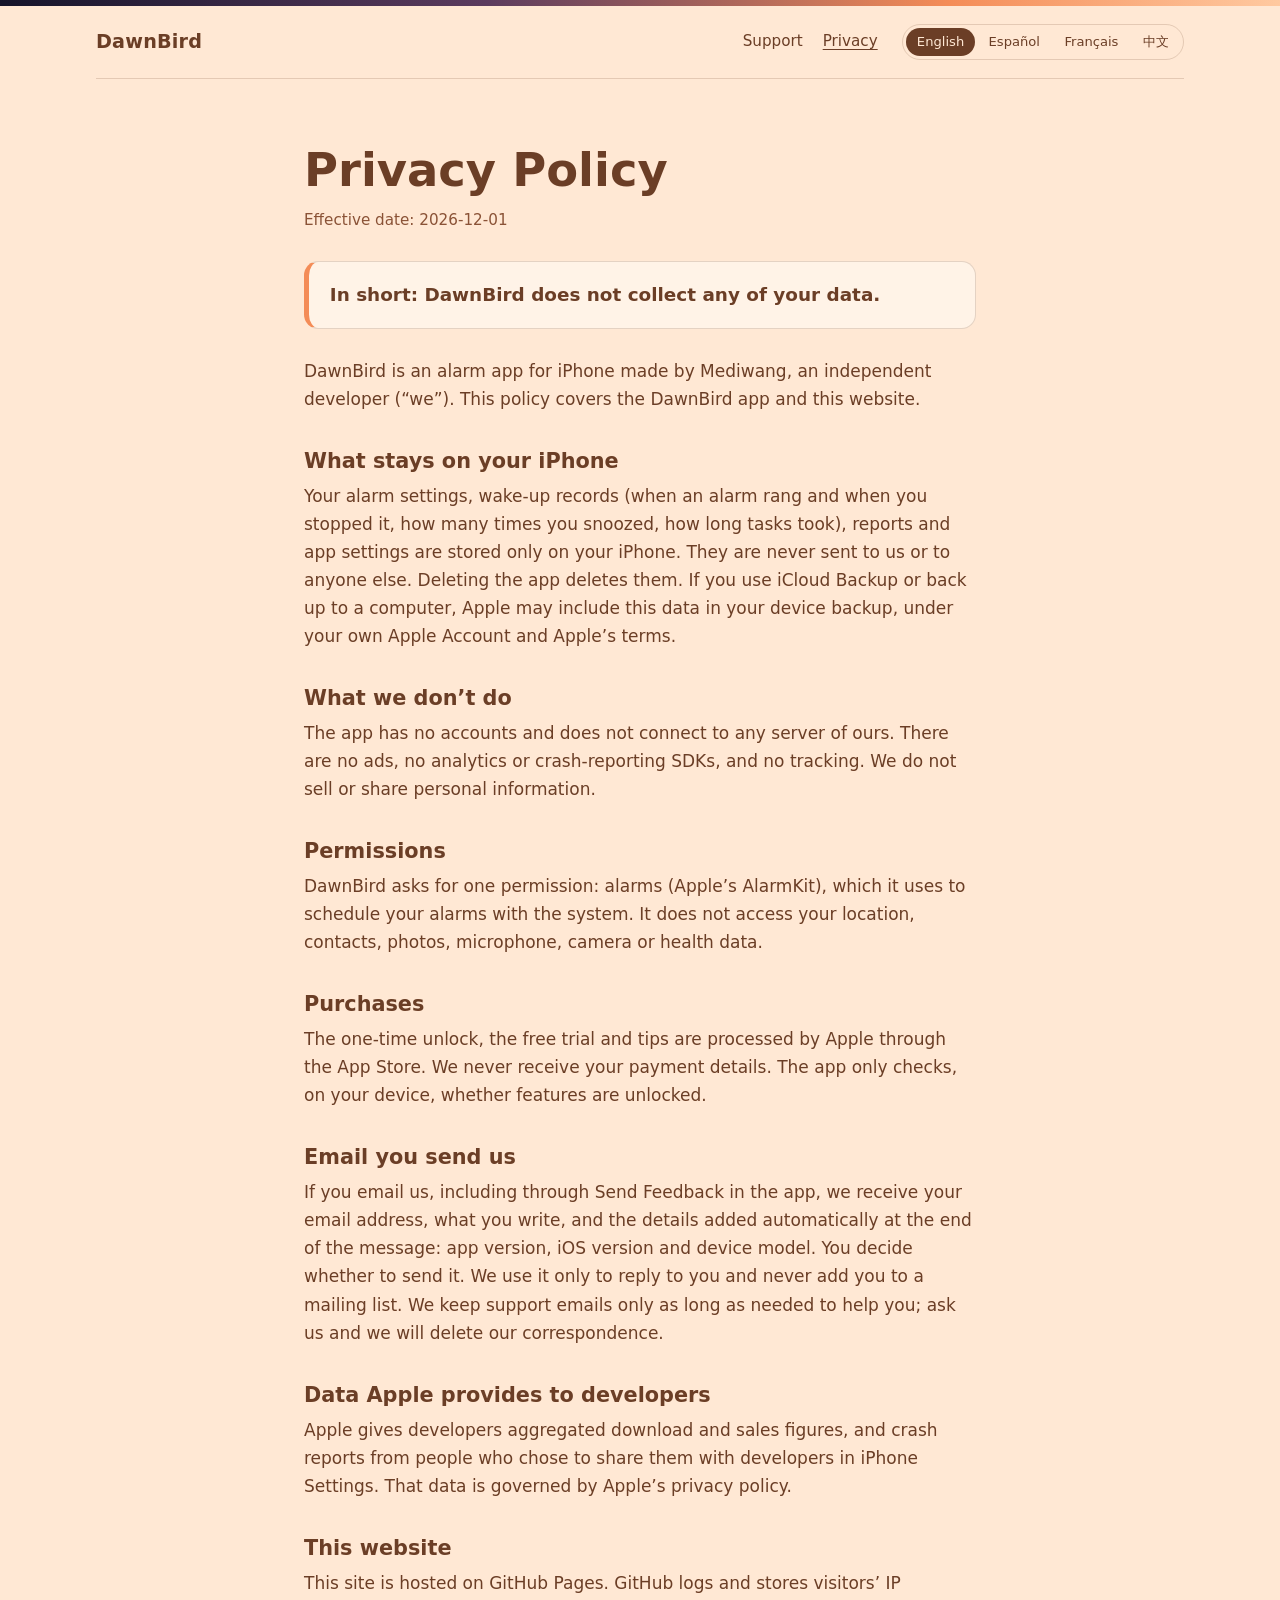
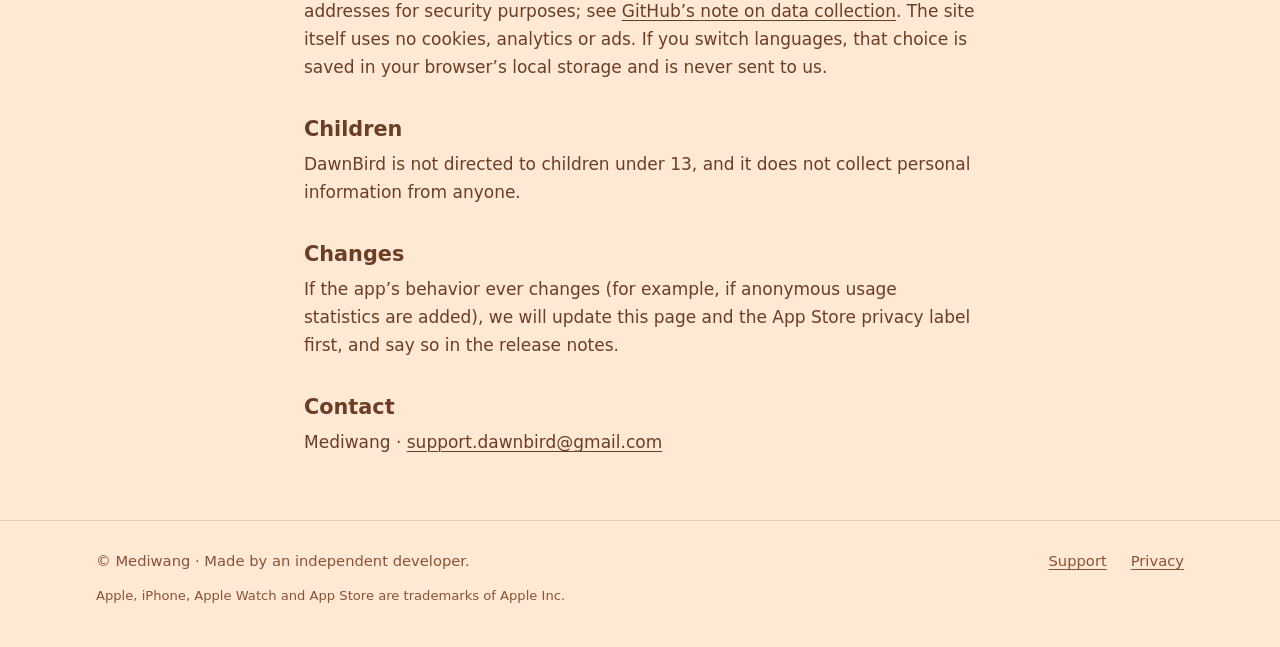
==== dawnbird/privacy/index.html @ 56aed917 "DawnBird site: home, support, privacy (en/es/fr/zh) Co-Authored-By: Claude Opus 5.5 <noreply@anthrop" ====
<!doctype html>
<html lang="en" data-lang="en" data-title-en="DawnBird Privacy Policy" data-title-es="Política de privacidad de DawnBird" data-title-fr="Politique de confidentialité de DawnBird" data-title-zh="DawnBird 隐私政策">
<head>
<meta charset="utf-8">
<meta name="viewport" content="width=device-width, initial-scale=1">
<title>DawnBird Privacy Policy</title>
<meta name="description" content="DawnBird does not collect any of your data. This page explains what stays on your iPhone and what happens if you email us.">
<meta name="theme-color" content="#FFE8D4" media="(prefers-color-scheme: light)">
<meta name="theme-color" content="#15142A" media="(prefers-color-scheme: dark)">
<link rel="icon" href="../assets/favicon.png">
<link rel="stylesheet" href="../assets/site.css">
<script src="../assets/site.js"></script>
</head>
<body class="page">
<a class="skip" href="#main"><span data-l="en" lang="en">Skip to content</span><span data-l="es" lang="es">Ir al contenido</span><span data-l="fr" lang="fr">Aller au contenu</span><span data-l="zh" lang="zh-Hans">跳到正文</span></a>
<div class="dawn-bar" aria-hidden="true"></div>
<header>
<div class="wrap top">
  <a class="brand" data-int href="../"><img src="../assets/logo.png" alt="" width="32" height="32" onerror="this.remove()">DawnBird</a>
  <nav class="nav" aria-label="Site"><a data-int href="../support/"><span data-l="en" lang="en">Support</span><span data-l="es" lang="es">Ayuda</span><span data-l="fr" lang="fr">Assistance</span><span data-l="zh" lang="zh-Hans">帮助</span></a><a data-int href="../privacy/" aria-current="page"><span data-l="en" lang="en">Privacy</span><span data-l="es" lang="es">Privacidad</span><span data-l="fr" lang="fr">Confidentialité</span><span data-l="zh" lang="zh-Hans">隐私</span></a></nav>
  <div class="langs" role="group" aria-label="Language"><a href="?lang=en" data-set-lang="en" lang="en" hreflang="en" aria-current="true">English</a><a href="?lang=es" data-set-lang="es" lang="es" hreflang="es">Español</a><a href="?lang=fr" data-set-lang="fr" lang="fr" hreflang="fr">Français</a><a href="?lang=zh" data-set-lang="zh" lang="zh-Hans" hreflang="zh-Hans">中文</a></div>
</div>
</header>
<main id="main" class="wrap-text">
<div data-l="en" lang="en">
  <h1>Privacy Policy</h1>
  <p class="meta">Effective date: 2026-12-01</p>
  <div class="callout"><p>In short: DawnBird does not collect any of your data.</p></div>
  <p>DawnBird is an alarm app for iPhone made by Mediwang, an independent developer (“we”). This policy covers the DawnBird app and this website.</p>
  <h2>What stays on your iPhone</h2>
  <p>Your alarm settings, wake-up records (when an alarm rang and when you stopped it, how many times you snoozed, how long tasks took), reports and app settings are stored only on your iPhone. They are never sent to us or to anyone else. Deleting the app deletes them. If you use iCloud Backup or back up to a computer, Apple may include this data in your device backup, under your own Apple Account and Apple’s terms.</p>
  <h2>What we don’t do</h2>
  <p>The app has no accounts and does not connect to any server of ours. There are no ads, no analytics or crash-reporting SDKs, and no tracking. We do not sell or share personal information.</p>
  <h2>Permissions</h2>
  <p>DawnBird asks for one permission: alarms (Apple’s AlarmKit), which it uses to schedule your alarms with the system. It does not access your location, contacts, photos, microphone, camera or health data.</p>
  <h2>Purchases</h2>
  <p>The one-time unlock, the free trial and tips are processed by Apple through the App Store. We never receive your payment details. The app only checks, on your device, whether features are unlocked.</p>
  <h2>Email you send us</h2>
  <p>If you email us, including through Send Feedback in the app, we receive your email address, what you write, and the details added automatically at the end of the message: app version, iOS version and device model. You decide whether to send it. We use it only to reply to you and never add you to a mailing list. We keep support emails only as long as needed to help you; ask us and we will delete our correspondence.</p>
  <h2>Data Apple provides to developers</h2>
  <p>Apple gives developers aggregated download and sales figures, and crash reports from people who chose to share them with developers in iPhone Settings. That data is governed by Apple’s privacy policy.</p>
  <h2>This website</h2>
  <p>This site is hosted on GitHub Pages. GitHub logs and stores visitors’ IP addresses for security purposes; see <a href="https://docs.github.com/en/pages/getting-started-with-github-pages/what-is-github-pages">GitHub’s note on data collection</a>. The site itself uses no cookies, analytics or ads. If you switch languages, that choice is saved in your browser’s local storage and is never sent to us.</p>
  <h2>Children</h2>
  <p>DawnBird is not directed to children under 13, and it does not collect personal information from anyone.</p>
  <h2>Changes</h2>
  <p>If the app’s behavior ever changes (for example, if anonymous usage statistics are added), we will update this page and the App Store privacy label first, and say so in the release notes.</p>
  <h2>Contact</h2>
  <p>Mediwang · <a href="mailto:support.dawnbird@gmail.com">support.dawnbird@gmail.com</a></p>
</div>
<div data-l="es" lang="es">
  <h1>Política de privacidad</h1>
  <p class="meta">Fecha de entrada en vigor: 2026-12-01</p>
  <div class="callout"><p>En resumen: DawnBird no recopila ninguno de tus datos.</p></div>
  <p>DawnBird es una app de alarma para iPhone creada por Mediwang, desarrollador independiente («nosotros»). Esta política se aplica a la app DawnBird y a este sitio web.</p>
  <h2>Lo que se queda en tu iPhone</h2>
  <p>La configuración de tus alarmas, tus registros de despertar (cuándo sonó una alarma y cuándo la detuviste, cuántas veces la pospusiste, cuánto tardaste en las tareas), los informes y los ajustes de la app se guardan únicamente en tu iPhone. Nunca se envían a nosotros ni a nadie más. Al eliminar la app, se eliminan. Si usas la copia de seguridad de iCloud o haces copias en una computadora, Apple puede incluir estos datos en la copia de tu dispositivo, bajo tu propia cuenta de Apple y las condiciones de Apple.</p>
  <h2>Lo que no hacemos</h2>
  <p>La app no tiene cuentas y no se conecta a ningún servidor nuestro. No hay anuncios, ni SDK de analítica o de informes de fallos, ni rastreo. No vendemos ni compartimos información personal.</p>
  <h2>Permisos</h2>
  <p>DawnBird pide un solo permiso: alarmas (AlarmKit de Apple), que usa para programar tus alarmas en el sistema. No accede a tu ubicación, contactos, fotos, micrófono, cámara ni datos de salud.</p>
  <h2>Compras</h2>
  <p>El desbloqueo de pago único, la prueba gratuita y las propinas los procesa Apple a través del App Store. Nunca recibimos tus datos de pago. La app solo comprueba, en tu dispositivo, si las funciones están desbloqueadas.</p>
  <h2>Correos que nos envías</h2>
  <p>Si nos escribes, también mediante Send Feedback en la app, recibimos tu dirección de correo, lo que escribes y los datos que se añaden automáticamente al final del mensaje: versión de la app, versión de iOS y modelo del dispositivo. Tú decides si lo envías. Lo usamos únicamente para responderte y nunca te añadimos a una lista de correo. Conservamos los correos de soporte solo el tiempo necesario para ayudarte; si nos lo pides, eliminaremos nuestra correspondencia.</p>
  <h2>Datos que Apple proporciona a los desarrolladores</h2>
  <p>Apple ofrece a los desarrolladores cifras agregadas de descargas y ventas, así como informes de fallos de quienes eligieron compartirlos con los desarrolladores en los Ajustes del iPhone. Esos datos se rigen por la política de privacidad de Apple.</p>
  <h2>Este sitio web</h2>
  <p>Este sitio está alojado en GitHub Pages. GitHub registra y almacena las direcciones IP de los visitantes con fines de seguridad; consulta la <a href="https://docs.github.com/en/pages/getting-started-with-github-pages/what-is-github-pages">nota de GitHub sobre la recopilación de datos</a> (en inglés). El sitio en sí no usa cookies, analítica ni anuncios. Si cambias de idioma, esa elección se guarda en el almacenamiento local de tu navegador y nunca se nos envía.</p>
  <h2>Menores</h2>
  <p>DawnBird no está dirigida a menores de 13 años y no recopila información personal de nadie.</p>
  <h2>Cambios</h2>
  <p>Si el comportamiento de la app cambia alguna vez (por ejemplo, si se añaden estadísticas de uso anónimas), actualizaremos primero esta página y la etiqueta de privacidad del App Store, y lo indicaremos en las notas de la versión.</p>
  <h2>Contacto</h2>
  <p>Mediwang · <a href="mailto:support.dawnbird@gmail.com">support.dawnbird@gmail.com</a></p>
  <p class="note">Esta es una traducción de cortesía. Si difiere de la versión en inglés, prevalece la versión en inglés.</p>
</div>
<div data-l="fr" lang="fr">
  <h1>Politique de confidentialité</h1>
  <p class="meta">Date d’entrée en vigueur : 2026-12-01</p>
  <div class="callout"><p>En bref : DawnBird ne recueille aucune de vos données.</p></div>
  <p>DawnBird est une app de réveil pour iPhone créée par Mediwang, développeur indépendant (« nous »). La présente politique s’applique à l’app DawnBird et à ce site Web.</p>
  <h2>Ce qui reste sur votre iPhone</h2>
  <p>Les réglages de vos alarmes, votre historique de réveil (l’heure à laquelle une alarme a sonné et celle où vous l’avez arrêtée, le nombre de rappels, le temps passé sur les tâches), les rapports et les réglages de l’app sont stockés uniquement sur votre iPhone. Ils ne sont jamais envoyés ni à nous ni à qui que ce soit. Supprimer l’app les supprime. Si vous utilisez la sauvegarde iCloud ou une sauvegarde sur ordinateur, Apple peut inclure ces données dans la sauvegarde de votre appareil, sous votre propre compte Apple et selon les conditions d’Apple.</p>
  <h2>Ce que nous ne faisons pas</h2>
  <p>L’app n’a pas de système de compte et ne se connecte à aucun serveur nous appartenant. Il n’y a ni publicité, ni SDK d’analyse ou de rapport de plantage, ni suivi. Nous ne vendons ni ne partageons aucun renseignement personnel.</p>
  <h2>Autorisations</h2>
  <p>DawnBird demande une seule autorisation : les alarmes (AlarmKit d’Apple), qui sert à programmer vos alarmes dans le système. L’app n’accède ni à votre position, ni à vos contacts, ni à vos photos, ni au micro, ni à l’appareil photo, ni à vos données de santé.</p>
  <h2>Achats</h2>
  <p>Le déblocage par achat unique, l’essai gratuit et les pourboires sont traités par Apple par l’entremise de l’App Store. Nous ne recevons jamais vos renseignements de paiement. L’app vérifie seulement, sur votre appareil, si les fonctions sont débloquées.</p>
  <h2>Les courriels que vous nous envoyez</h2>
  <p>Si vous nous écrivez, y compris au moyen de Send Feedback dans l’app, nous recevons votre adresse courriel, votre message et les renseignements ajoutés automatiquement à la fin de celui-ci : version de l’app, version d’iOS et modèle de l’appareil. C’est vous qui décidez de l’envoyer. Nous l’utilisons uniquement pour vous répondre et ne vous ajoutons jamais à une liste d’envoi. Nous conservons les courriels d’assistance seulement le temps nécessaire pour vous aider; sur demande, nous supprimons nos échanges.</p>
  <h2>Données qu’Apple fournit aux développeurs</h2>
  <p>Apple fournit aux développeurs des chiffres agrégés de téléchargements et de ventes, ainsi que les rapports de plantage des personnes qui ont choisi de les partager avec les développeurs dans les Réglages de l’iPhone. Ces données sont régies par la politique de confidentialité d’Apple.</p>
  <h2>Ce site Web</h2>
  <p>Ce site est hébergé sur GitHub Pages. GitHub consigne et conserve les adresses IP des visiteurs à des fins de sécurité; consultez la <a href="https://docs.github.com/en/pages/getting-started-with-github-pages/what-is-github-pages">note de GitHub sur la collecte de données</a> (en anglais). Le site lui-même n’utilise ni témoins (cookies), ni outil d’analyse, ni publicité. Si vous changez de langue, ce choix est enregistré dans le stockage local de votre navigateur et ne nous est jamais transmis.</p>
  <h2>Enfants</h2>
  <p>DawnBird ne s’adresse pas aux enfants de moins de 13 ans et ne recueille de renseignements personnels auprès de personne.</p>
  <h2>Modifications</h2>
  <p>Si le fonctionnement de l’app change un jour (par exemple, si des statistiques d’utilisation anonymes sont ajoutées), nous mettrons d’abord à jour cette page et l’étiquette de confidentialité de l’App Store, et nous l’indiquerons dans les notes de version.</p>
  <h2>Nous joindre</h2>
  <p>Mediwang · <a href="mailto:support.dawnbird@gmail.com">support.dawnbird@gmail.com</a></p>
  <p class="note">Cette traduction est fournie pour votre commodité. En cas de divergence avec la version anglaise, la version anglaise prévaut.</p>
</div>
<div data-l="zh" lang="zh-Hans">
  <h1>隐私政策</h1>
  <p class="meta">生效日期：2026-12-01</p>
  <div class="callout"><p>简单说：DawnBird 不收集你的任何数据。</p></div>
  <p>DawnBird 是一款 iPhone 闹钟 App，由独立开发者 Mediwang（下称「我们」）开发。本政策适用于 DawnBird App 和本网站。</p>
  <h2>保存在你 iPhone 上的内容</h2>
  <p>闹钟设置、起床记录（响铃和关闭的时间、贪睡次数、做题用时）、报告和 App 设置只保存在你的 iPhone 上，不会发送给我们或任何人。删除 App 时会一并删除。如果你使用 iCloud 云备份或电脑备份，Apple 可能会把这些数据包含在你的设备备份里，归属于你自己的 Apple 账户并适用 Apple 的条款。</p>
  <h2>我们不做的事</h2>
  <p>App 没有账号系统，也不连接我们的任何服务器。没有广告，没有统计分析或崩溃报告 SDK，不追踪。我们不出售、不共享个人信息。</p>
  <h2>权限</h2>
  <p>DawnBird 只申请一项权限：闹钟（Apple 的 AlarmKit），用来在系统里排定你的闹钟。App 不访问定位、通讯录、照片、麦克风、摄像头或健康数据。</p>
  <h2>购买</h2>
  <p>一次性买断、免费试用和打赏都由 Apple 通过 App Store 处理。我们拿不到你的付款信息。App 只在你的设备上确认功能是否已解锁。</p>
  <h2>你发给我们的邮件</h2>
  <p>如果你给我们发邮件（包括通过 App 内的 Send Feedback），我们会收到你的邮箱地址、你写的内容，以及邮件末尾自动附上的信息：App 版本、iOS 版本和机型。是否发送由你决定。我们只用它来回复你，不会把你加入任何邮件列表。支持邮件只在帮你解决问题所需的时间内保留；你提出要求，我们就会删除往来邮件。</p>
  <h2>Apple 提供给开发者的数据</h2>
  <p>Apple 会向开发者提供汇总的下载和销售数据，以及你在 iPhone 设置中同意与开发者共享的崩溃报告。这些数据受 Apple 隐私政策约束。</p>
  <h2>本网站</h2>
  <p>本网站托管在 GitHub Pages 上。出于安全目的，GitHub 会记录并保存访问者的 IP 地址，详见 <a href="https://docs.github.com/en/pages/getting-started-with-github-pages/what-is-github-pages">GitHub 关于数据收集的说明</a>（英文）。网站本身不使用 Cookie、统计分析或广告。如果你切换了语言，这个选择只保存在你浏览器的本地存储里，不会发送给我们。</p>
  <h2>儿童</h2>
  <p>DawnBird 不面向 13 岁以下儿童，也不收集任何人的个人信息。</p>
  <h2>变更</h2>
  <p>如果将来 App 的行为发生变化（例如加入匿名使用统计），我们会先更新本页和 App Store 隐私标签，并在更新说明中写明。</p>
  <h2>联系我们</h2>
  <p>Mediwang · <a href="mailto:support.dawnbird@gmail.com">support.dawnbird@gmail.com</a></p>
  <p class="note">本译文仅供参考。如与英文版不一致，以英文版为准。</p>
</div>
</main>
<footer class="foot">
  <div class="wrap">
    <div class="row">
      <p>© Mediwang · <span data-l="en" lang="en">Made by an independent developer.</span><span data-l="es" lang="es">Hecha por un desarrollador independiente.</span><span data-l="fr" lang="fr">Créée par un développeur indépendant.</span><span data-l="zh" lang="zh-Hans">由独立开发者制作。</span></p>
      <a data-int href="../support/"><span data-l="en" lang="en">Support</span><span data-l="es" lang="es">Ayuda</span><span data-l="fr" lang="fr">Assistance</span><span data-l="zh" lang="zh-Hans">帮助</span></a>
      <a data-int href="../privacy/"><span data-l="en" lang="en">Privacy</span><span data-l="es" lang="es">Privacidad</span><span data-l="fr" lang="fr">Confidentialité</span><span data-l="zh" lang="zh-Hans">隐私</span></a>
    </div>
    <p class="legal"><span data-l="en" lang="en">Apple, iPhone, Apple Watch and App Store are trademarks of Apple Inc.</span><span data-l="es" lang="es">Apple, iPhone, Apple Watch y App Store son marcas comerciales de Apple Inc.</span><span data-l="fr" lang="fr">Apple, iPhone, Apple Watch et App Store sont des marques de commerce d’Apple Inc.</span><span data-l="zh" lang="zh-Hans">Apple、iPhone、Apple Watch 和 App Store 是 Apple Inc. 的商标。</span></p>
  </div>
</footer>
</body>
</html>
---- dawnbird/assets/site.css ----
/* DawnBird site styles.
   Brand colors: peach #FFE8D4 (day), night sky #15142A, brown text #6B3E26 / #8A5236,
   coral #F48C57 (decoration only, never text). System fonts only, no third-party requests. */

:root {
  --bg: #FFE8D4;
  --surface: #FFF3E7;
  --ink: #6B3E26;
  --ink-soft: #8A5236;
  --line: rgba(107, 62, 38, 0.18);
  --coral: #F48C57;
  --night: #15142A;
  --night-ink: #FFE8D4;
  --night-soft: #B9B3D9;
  --sky-low: #FFC9A0;
  --round: ui-rounded, "SF Pro Rounded", "Hiragino Maru Gothic ProN", "Arial Rounded MT Bold",
    -apple-system, "PingFang SC", "Microsoft YaHei", system-ui, sans-serif;
  --text: -apple-system, BlinkMacSystemFont, "SF Pro Text", "Segoe UI", "PingFang SC",
    "Hiragino Sans GB", "Microsoft YaHei", system-ui, sans-serif;
  color-scheme: light dark;
}

@media (prefers-color-scheme: dark) {
  :root {
    --bg: #15142A;
    --surface: #1F1D3A;
    --ink: #FFE8D4;
    --ink-soft: #B9B3D9;
    --line: rgba(185, 179, 217, 0.22);
    --sky-low: #F48C57;
  }
}

* { box-sizing: border-box; }

html { -webkit-text-size-adjust: 100%; scroll-behavior: smooth; }

body {
  margin: 0;
  background: var(--bg);
  color: var(--ink);
  font-family: var(--text);
  font-size: 1.0625rem;
  line-height: 1.65;
}

/* ---------- Language switching ----------
   Every translated element carries data-l="en|es|fr|zh".
   <html data-lang="…"> decides which one shows. English is the no-JavaScript default. */
html[data-lang="en"] [data-l]:not([data-l="en"]),
html[data-lang="es"] [data-l]:not([data-l="es"]),
html[data-lang="fr"] [data-l]:not([data-l="fr"]),
html[data-lang="zh"] [data-l]:not([data-l="zh"]) { display: none !important; }

/* ---------- Shared pieces ---------- */
a { color: inherit; text-decoration-thickness: 1px; text-underline-offset: 0.18em; }
a:hover { text-decoration-thickness: 2px; }
a:focus-visible, button:focus-visible {
  outline: 2px solid var(--coral);
  outline-offset: 3px;
  border-radius: 6px;
}

h1, h2, h3 { font-family: var(--round); font-weight: 600; line-height: 1.2; margin: 0; }

.wrap { width: min(100% - 2.5rem, 68rem); margin-inline: auto; }
.wrap-text { width: min(100% - 2.5rem, 42rem); margin-inline: auto; }

.skip {
  position: absolute; left: -999px; top: 0;
  background: var(--ink); color: var(--bg); padding: 0.5rem 0.9rem; border-radius: 0 0 8px 0;
}
.skip:focus { left: 0; z-index: 10; }

/* ---------- Header ---------- */
.top {
  display: flex; flex-wrap: wrap; align-items: center; gap: 0.6rem 1.5rem;
  padding-block: 1.1rem;
}
.brand {
  display: inline-flex; align-items: center; gap: 0.6rem;
  font-family: var(--round); font-weight: 600; font-size: 1.2rem; letter-spacing: 0.01em;
  text-decoration: none; margin-right: auto;
}
.brand img { width: 2rem; height: 2rem; border-radius: 0.55rem; display: block; }
.nav { display: flex; gap: 1.25rem; font-size: 0.95rem; }
.nav a { text-decoration: none; }
.nav a:hover, .nav a[aria-current="page"] { text-decoration: underline; }

.langs {
  display: inline-flex; padding: 3px; gap: 2px;
  border: 1px solid var(--line); border-radius: 999px;
  font-size: 0.82rem;
}
.langs a {
  text-decoration: none; padding: 0.22rem 0.7rem; border-radius: 999px; white-space: nowrap;
}
.langs a[aria-current="true"] { background: var(--ink); color: var(--bg); }

/* ---------- Home: dawn hero ---------- */
.home .hero {
  position: relative; overflow: hidden; isolation: isolate;
  color: var(--night-ink);
  background:
    radial-gradient(1px 1px at 12% 18%, #fff 50%, transparent 51%),
    radial-gradient(1.5px 1.5px at 31% 9%, #fff 50%, transparent 51%),
    radial-gradient(1px 1px at 47% 24%, #fff 50%, transparent 51%),
    radial-gradient(1.5px 1.5px at 66% 12%, #fff 50%, transparent 51%),
    radial-gradient(1px 1px at 83% 21%, #fff 50%, transparent 51%),
    radial-gradient(1px 1px at 92% 7%, #fff 50%, transparent 51%),
    linear-gradient(180deg, #15142A 0%, #262144 34%, #5B3B5E 58%, #C56C5A 78%, #F48C57 90%, var(--sky-low) 100%);
}
.home .hero .top { --line: rgba(255, 232, 212, 0.3); --ink: #FFE8D4; --bg: #15142A; }
.hero-body { padding: clamp(3rem, 9vw, 6.5rem) 0 clamp(9rem, 22vw, 15rem); max-width: 34rem; }
.hero h1 { font-size: clamp(2.6rem, 8vw, 4.75rem); letter-spacing: -0.01em; }
.hero .slogan {
  font-family: var(--round); font-weight: 600;
  font-size: clamp(1.35rem, 3.6vw, 2rem); margin: 0.4rem 0 1.1rem;
}
.hero .lede { margin: 0 0 1.75rem; color: #F3DCCF; font-size: 1.125rem; }
.hero .req { margin: 1rem 0 0; font-size: 0.9rem; color: #D9C7CF; }

.cta {
  display: inline-block; text-decoration: none;
  font-family: var(--round); font-weight: 600;
  background: #FFE8D4; color: #15142A;
  padding: 0.8rem 1.5rem; border-radius: 999px;
}
.cta:hover { background: #fff; }
.cta[aria-disabled="true"] {
  background: transparent; color: #FFE8D4; border: 1px solid rgba(255, 232, 212, 0.55); cursor: default;
}
html:not(.store-pending) .cta-soon, html.store-pending .cta-live { display: none !important; }

/* The sun sits on the horizon where the sky meets the page. */
.sun {
  position: absolute; z-index: -1;
  left: 72%; bottom: 0;
  width: clamp(13rem, 34vw, 26rem); aspect-ratio: 1;
  transform: translate(-50%, 50%);
  border-radius: 50%;
  background: radial-gradient(circle at 50% 42%, #FFF1DD 0%, #FFD7A6 38%, #F9A46C 72%, #F48C57 100%);
  box-shadow: 0 0 5rem 2rem rgba(255, 201, 160, 0.35);
  animation: rise 1.8s cubic-bezier(0.2, 0.7, 0.2, 1) both;
}
@keyframes rise { from { transform: translate(-50%, 82%); opacity: 0.4; } }
@media (max-width: 40rem) { .sun { left: 50%; } }
@media (prefers-reduced-motion: reduce) {
  .sun { animation: none; }
  html { scroll-behavior: auto; }
}

/* ---------- Home: content ---------- */
.intro { padding: clamp(2.5rem, 6vw, 4.5rem) 0 0; }
.intro p { font-size: clamp(1.15rem, 2.3vw, 1.4rem); line-height: 1.55; max-width: 44rem; margin: 0; }

.features { list-style: none; margin-block: 0; padding: clamp(2rem, 5vw, 3.5rem) 0; }
.features li {
  display: grid; grid-template-columns: 5.5rem 1fr; gap: 0 1.5rem;
  padding: 1.9rem 0; border-top: 1px solid var(--line);
}
.features li:last-child { border-bottom: 1px solid var(--line); }
.features .num {
  font-family: var(--round); font-weight: 600; font-size: 3rem; line-height: 1;
  color: transparent; -webkit-text-stroke: 1.5px var(--coral);
}
.features h2 { font-size: 1.45rem; margin-bottom: 0.4rem; }
.features p { margin: 0; color: var(--ink-soft); max-width: 40rem; }
@media (max-width: 34rem) {
  .features li { grid-template-columns: 1fr; }
  .features .num { font-size: 2.2rem; margin-bottom: 0.5rem; }
}

.pair { display: grid; gap: 1.25rem; grid-template-columns: repeat(auto-fit, minmax(17rem, 1fr)); padding-bottom: clamp(2.5rem, 6vw, 4.5rem); }
.card { background: var(--surface); border: 1px solid var(--line); border-radius: 1.4rem; padding: 1.75rem; }
.card h2 { font-size: 1.3rem; margin-bottom: 0.8rem; }
.card ul { margin: 0; padding-left: 1.15rem; }
.card li { margin: 0.35rem 0; }
.card li::marker { color: var(--coral); }
.card p { margin: 0 0 0.7rem; }
.card p:last-child { margin-bottom: 0; }
.card .quiet { color: var(--ink-soft); }

/* ---------- Text pages (support, privacy) ---------- */
.page .dawn-bar {
  height: 6px;
  background: linear-gradient(90deg, #15142A 0%, #5B3B5E 38%, #F48C57 74%, #FFC9A0 100%);
}
.page .top { border-bottom: 1px solid var(--line); }
.page main { padding: clamp(2rem, 6vw, 4rem) 0 3rem; }
.page h1 { font-size: clamp(2rem, 6vw, 2.9rem); margin-bottom: 0.6rem; }
.page .meta { color: var(--ink-soft); margin: 0 0 1.75rem; font-size: 0.95rem; }
.page h2 { font-size: 1.3rem; margin: 2.25rem 0 0.5rem; }
.page p { margin: 0 0 1rem; }
.page .lead { font-size: 1.15rem; }

.callout {
  background: var(--surface); border: 1px solid var(--line); border-left: 5px solid var(--coral);
  border-radius: 0.9rem; padding: 1.1rem 1.3rem; margin: 0 0 1.75rem;
  font-family: var(--round); font-weight: 600; font-size: 1.15rem;
}
.callout p { margin: 0; }
.callout .plain { font-family: var(--text); font-weight: 400; font-size: 1rem; margin-top: 0.4rem; }

.faq { margin: 0.5rem 0 0; }
.faq > div { padding-top: 1.25rem; margin-top: 1.25rem; border-top: 1px solid var(--line); }
.faq > div:first-child { border-top: 0; padding-top: 0; margin-top: 0; }
.faq dt { font-family: var(--round); font-weight: 600; font-size: 1.1rem; }
.faq dd { margin: 0.35rem 0 0; color: var(--ink-soft); }

.note { color: var(--ink-soft); font-size: 0.92rem; border-top: 1px solid var(--line); padding-top: 1.25rem; margin-top: 2.5rem; }

/* ---------- Footer ---------- */
.foot { border-top: 1px solid var(--line); padding: 1.75rem 0 2.5rem; font-size: 0.92rem; color: var(--ink-soft); }
.foot .row { display: flex; flex-wrap: wrap; gap: 0.5rem 1.5rem; align-items: baseline; }
.foot .row > :first-child { margin-right: auto; }
.foot p { margin: 0; }
.foot .legal { margin-top: 0.75rem; font-size: 0.82rem; }
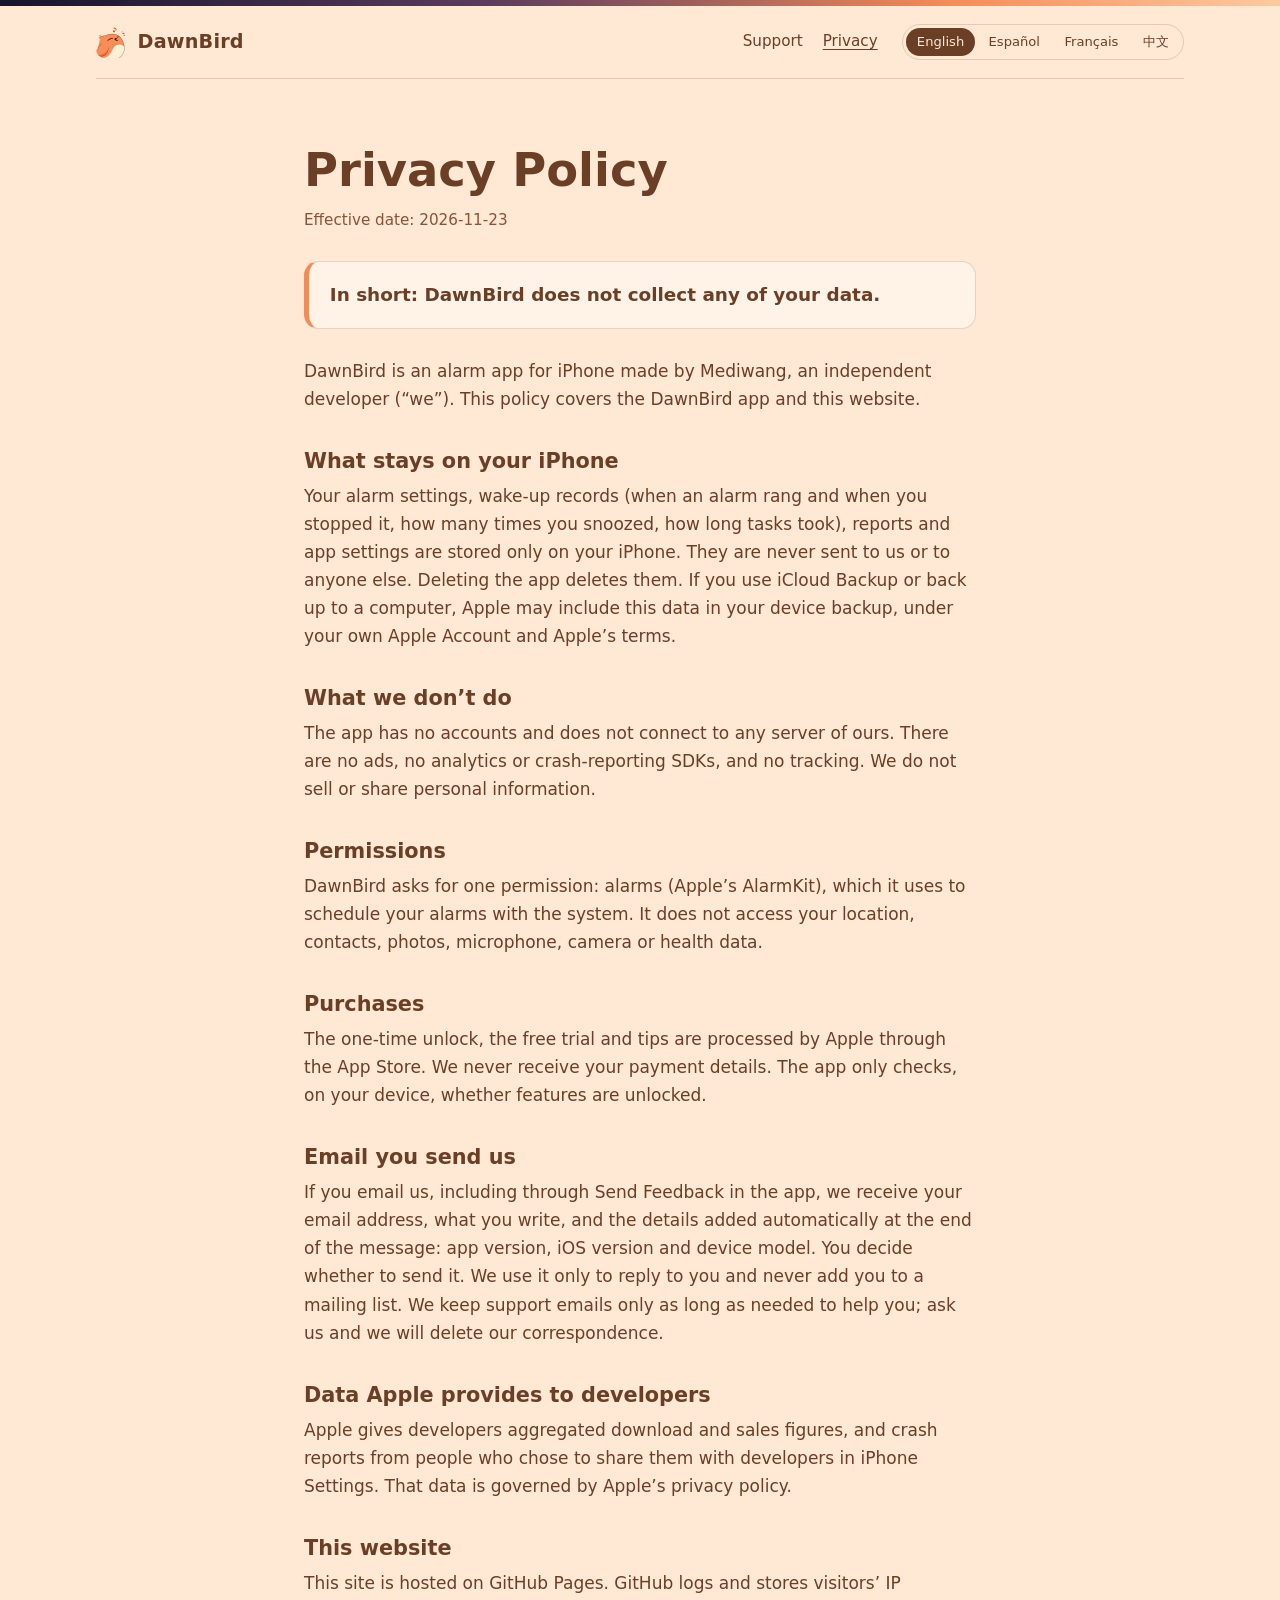
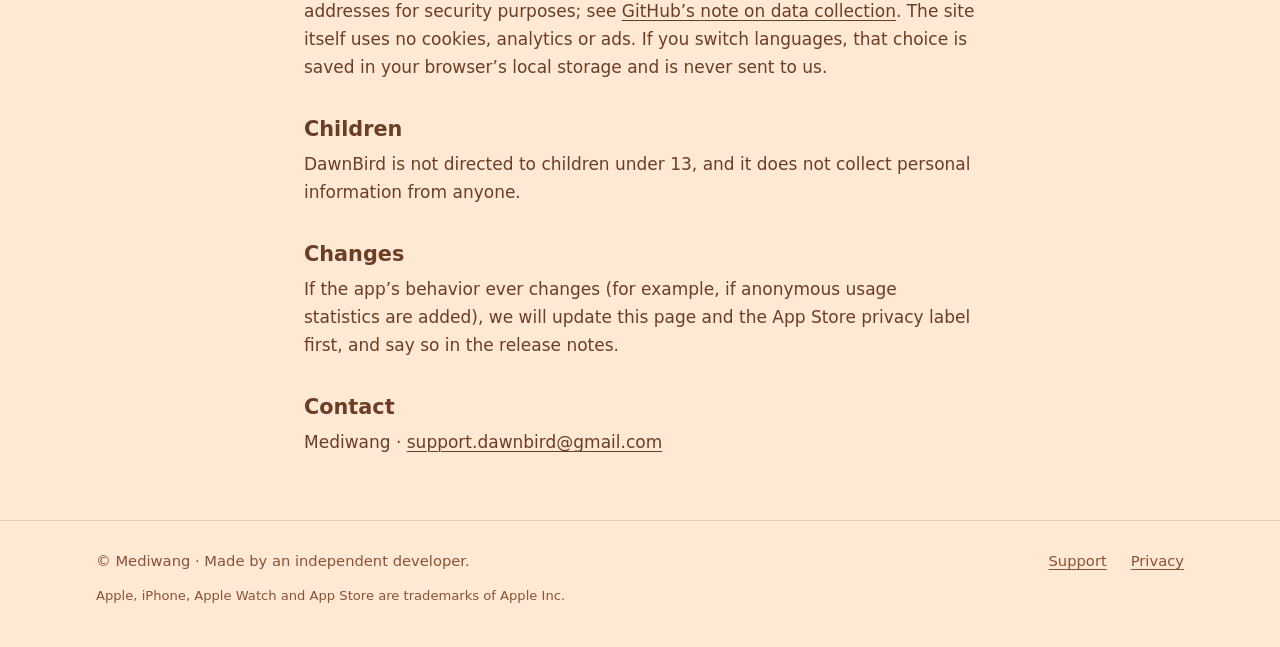
==== commit 44a18194: "Privacy: effective date 2026-11-23 in all four languages It said 2026-12-01, a date after submission" ====
--- a/dawnbird/privacy/index.html
+++ b/dawnbird/privacy/index.html
@@ -24,7 +24,7 @@
 <main id="main" class="wrap-text">
 <div data-l="en" lang="en">
   <h1>Privacy Policy</h1>
-  <p class="meta">Effective date: 2026-12-01</p>
+  <p class="meta">Effective date: 2026-11-23</p>
   <div class="callout"><p>In short: DawnBird does not collect any of your data.</p></div>
   <p>DawnBird is an alarm app for iPhone made by Mediwang, an independent developer (“we”). This policy covers the DawnBird app and this website.</p>
   <h2>What stays on your iPhone</h2>
@@ -50,7 +50,7 @@
 </div>
 <div data-l="es" lang="es">
   <h1>Política de privacidad</h1>
-  <p class="meta">Fecha de entrada en vigor: 2026-12-01</p>
+  <p class="meta">Fecha de entrada en vigor: 2026-11-23</p>
   <div class="callout"><p>En resumen: DawnBird no recopila ninguno de tus datos.</p></div>
   <p>DawnBird es una app de alarma para iPhone creada por Mediwang, desarrollador independiente («nosotros»). Esta política se aplica a la app DawnBird y a este sitio web.</p>
   <h2>Lo que se queda en tu iPhone</h2>
@@ -77,23 +77,23 @@
 </div>
 <div data-l="fr" lang="fr">
   <h1>Politique de confidentialité</h1>
-  <p class="meta">Date d’entrée en vigueur : 2026-12-01</p>
+  <p class="meta">Date d’entrée en vigueur : 2026-11-23</p>
   <div class="callout"><p>En bref : DawnBird ne recueille aucune de vos données.</p></div>
   <p>DawnBird est une app de réveil pour iPhone créée par Mediwang, développeur indépendant (« nous »). La présente politique s’applique à l’app DawnBird et à ce site Web.</p>
   <h2>Ce qui reste sur votre iPhone</h2>
-  <p>Les réglages de vos alarmes, votre historique de réveil (l’heure à laquelle une alarme a sonné et celle où vous l’avez arrêtée, le nombre de rappels, le temps passé sur les tâches), les rapports et les réglages de l’app sont stockés uniquement sur votre iPhone. Ils ne sont jamais envoyés ni à nous ni à qui que ce soit. Supprimer l’app les supprime. Si vous utilisez la sauvegarde iCloud ou une sauvegarde sur ordinateur, Apple peut inclure ces données dans la sauvegarde de votre appareil, sous votre propre compte Apple et selon les conditions d’Apple.</p>
+  <p>Les réglages de vos alarmes, votre historique de réveil (l’heure à laquelle une alarme a sonné et celle où vous l’avez arrêtée, le nombre de rappels, le temps passé sur les défis), les bilans et les réglages de l’app sont stockés uniquement sur votre iPhone. Ils ne sont jamais envoyés ni à nous ni à qui que ce soit. Supprimer l’app les supprime. Si vous utilisez la sauvegarde iCloud ou une sauvegarde sur ordinateur, Apple peut inclure ces données dans la sauvegarde de votre appareil, sous votre propre compte Apple et selon les conditions d’Apple.</p>
   <h2>Ce que nous ne faisons pas</h2>
   <p>L’app n’a pas de système de compte et ne se connecte à aucun serveur nous appartenant. Il n’y a ni publicité, ni SDK d’analyse ou de rapport de plantage, ni suivi. Nous ne vendons ni ne partageons aucun renseignement personnel.</p>
   <h2>Autorisations</h2>
   <p>DawnBird demande une seule autorisation : les alarmes (AlarmKit d’Apple), qui sert à programmer vos alarmes dans le système. L’app n’accède ni à votre position, ni à vos contacts, ni à vos photos, ni au micro, ni à l’appareil photo, ni à vos données de santé.</p>
   <h2>Achats</h2>
-  <p>Le déblocage par achat unique, l’essai gratuit et les pourboires sont traités par Apple par l’entremise de l’App Store. Nous ne recevons jamais vos renseignements de paiement. L’app vérifie seulement, sur votre appareil, si les fonctions sont débloquées.</p>
+  <p>Le déblocage par achat unique, l’essai gratuit et les pourboires sont traités par Apple par l’entremise de l’App Store. Nous ne recevons jamais vos renseignements de paiement. L’app vérifie seulement, sur votre appareil, si les fonctionnalités sont débloquées.</p>
   <h2>Les courriels que vous nous envoyez</h2>
-  <p>Si vous nous écrivez, y compris au moyen de Send Feedback dans l’app, nous recevons votre adresse courriel, votre message et les renseignements ajoutés automatiquement à la fin de celui-ci : version de l’app, version d’iOS et modèle de l’appareil. C’est vous qui décidez de l’envoyer. Nous l’utilisons uniquement pour vous répondre et ne vous ajoutons jamais à une liste d’envoi. Nous conservons les courriels d’assistance seulement le temps nécessaire pour vous aider; sur demande, nous supprimons nos échanges.</p>
+  <p>Si vous nous écrivez, y compris au moyen d’Envoyer un avis dans l’app, nous recevons votre adresse courriel, votre message et les renseignements ajoutés automatiquement à la fin de celui-ci : version de l’app, version d’iOS et modèle de l’appareil. C’est vous qui décidez de l’envoyer. Nous l’utilisons uniquement pour vous répondre et ne vous ajoutons jamais à une liste d’envoi. Nous conservons les courriels d’assistance seulement le temps nécessaire pour vous aider ; sur demande, nous supprimons nos échanges.</p>
   <h2>Données qu’Apple fournit aux développeurs</h2>
   <p>Apple fournit aux développeurs des chiffres agrégés de téléchargements et de ventes, ainsi que les rapports de plantage des personnes qui ont choisi de les partager avec les développeurs dans les Réglages de l’iPhone. Ces données sont régies par la politique de confidentialité d’Apple.</p>
   <h2>Ce site Web</h2>
-  <p>Ce site est hébergé sur GitHub Pages. GitHub consigne et conserve les adresses IP des visiteurs à des fins de sécurité; consultez la <a href="https://docs.github.com/en/pages/getting-started-with-github-pages/what-is-github-pages">note de GitHub sur la collecte de données</a> (en anglais). Le site lui-même n’utilise ni témoins (cookies), ni outil d’analyse, ni publicité. Si vous changez de langue, ce choix est enregistré dans le stockage local de votre navigateur et ne nous est jamais transmis.</p>
+  <p>Ce site est hébergé sur GitHub Pages. GitHub consigne et conserve les adresses IP des visiteurs à des fins de sécurité ; consultez la <a href="https://docs.github.com/en/pages/getting-started-with-github-pages/what-is-github-pages">note de GitHub sur la collecte de données</a> (en anglais). Le site lui-même n’utilise ni témoins (cookies), ni outil d’analyse, ni publicité. Si vous changez de langue, ce choix est enregistré dans le stockage local de votre navigateur et ne nous est jamais transmis.</p>
   <h2>Enfants</h2>
   <p>DawnBird ne s’adresse pas aux enfants de moins de 13 ans et ne recueille de renseignements personnels auprès de personne.</p>
   <h2>Modifications</h2>
@@ -104,7 +104,7 @@
 </div>
 <div data-l="zh" lang="zh-Hans">
   <h1>隐私政策</h1>
-  <p class="meta">生效日期：2026-12-01</p>
+  <p class="meta">生效日期：2026-11-23</p>
   <div class="callout"><p>简单说：DawnBird 不收集你的任何数据。</p></div>
   <p>DawnBird 是一款 iPhone 闹钟 App，由独立开发者 Mediwang（下称「我们」）开发。本政策适用于 DawnBird App 和本网站。</p>
   <h2>保存在你 iPhone 上的内容</h2>
--- a/dawnbird/assets/site.css
+++ b/dawnbird/assets/site.css
@@ -113,6 +113,10 @@
 .home .hero .top { --line: rgba(255, 232, 212, 0.3); --ink: #FFE8D4; --bg: #15142A; }
 .hero-body { padding: clamp(3rem, 9vw, 6.5rem) 0 clamp(9rem, 22vw, 15rem); max-width: 34rem; }
 .hero h1 { font-size: clamp(2.6rem, 8vw, 4.75rem); letter-spacing: -0.01em; }
+.hero-icon {
+  display: block; width: clamp(4.5rem, 12vw, 6rem); height: clamp(4.5rem, 12vw, 6rem);
+  border-radius: 22%; margin-bottom: 1.25rem; box-shadow: 0 0.75rem 2rem rgba(0, 0, 0, 0.35);
+}
 .hero .slogan {
   font-family: var(--round); font-weight: 600;
   font-size: clamp(1.35rem, 3.6vw, 2rem); margin: 0.4rem 0 1.1rem;
